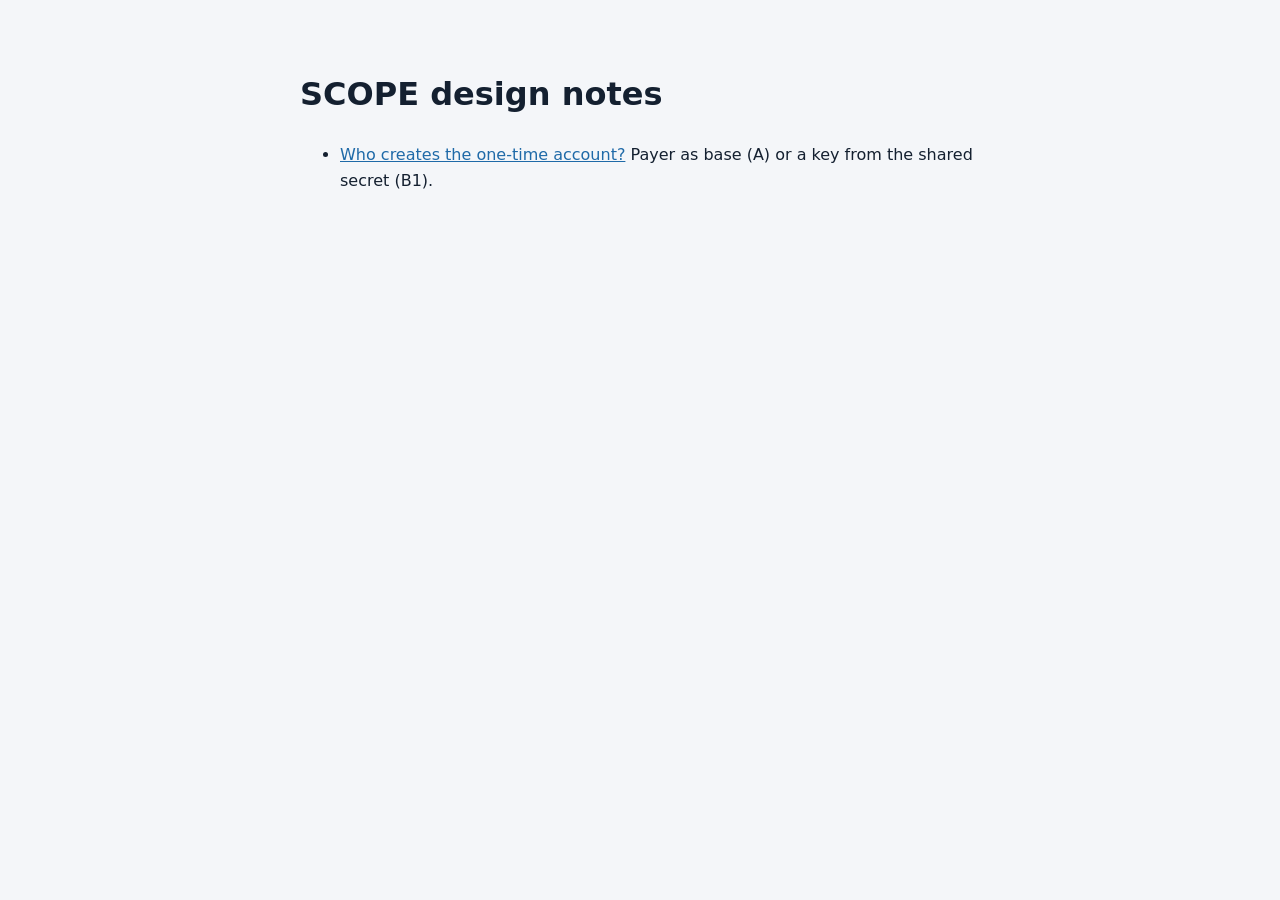
==== index.html @ 1526ac4b "Add A vs B1 comparison page for the one-time token account" ====
<!doctype html>
<html lang="en">
<head>
<meta charset="utf-8">
<meta name="viewport" content="width=device-width, initial-scale=1">
<title>SCOPE design notes</title>
<style>body{margin:0;padding:48px 20px;font:16px/1.6 system-ui,sans-serif;background:#f4f6f9;color:#142030}main{max-width:680px;margin:0 auto}a{color:#1f6aa8}@media (prefers-color-scheme:dark){body{background:#0e141c;color:#e2e8f0}a{color:#6fb2ec}}</style>
</head>
<body>
<main>
<h1>SCOPE design notes</h1>
<ul>
<li><a href="payer-base-or-shared-key.html">Who creates the one-time account?</a> Payer as base (A) or a key from the shared secret (B1).</li>
</ul>
</main>
</body>
</html>
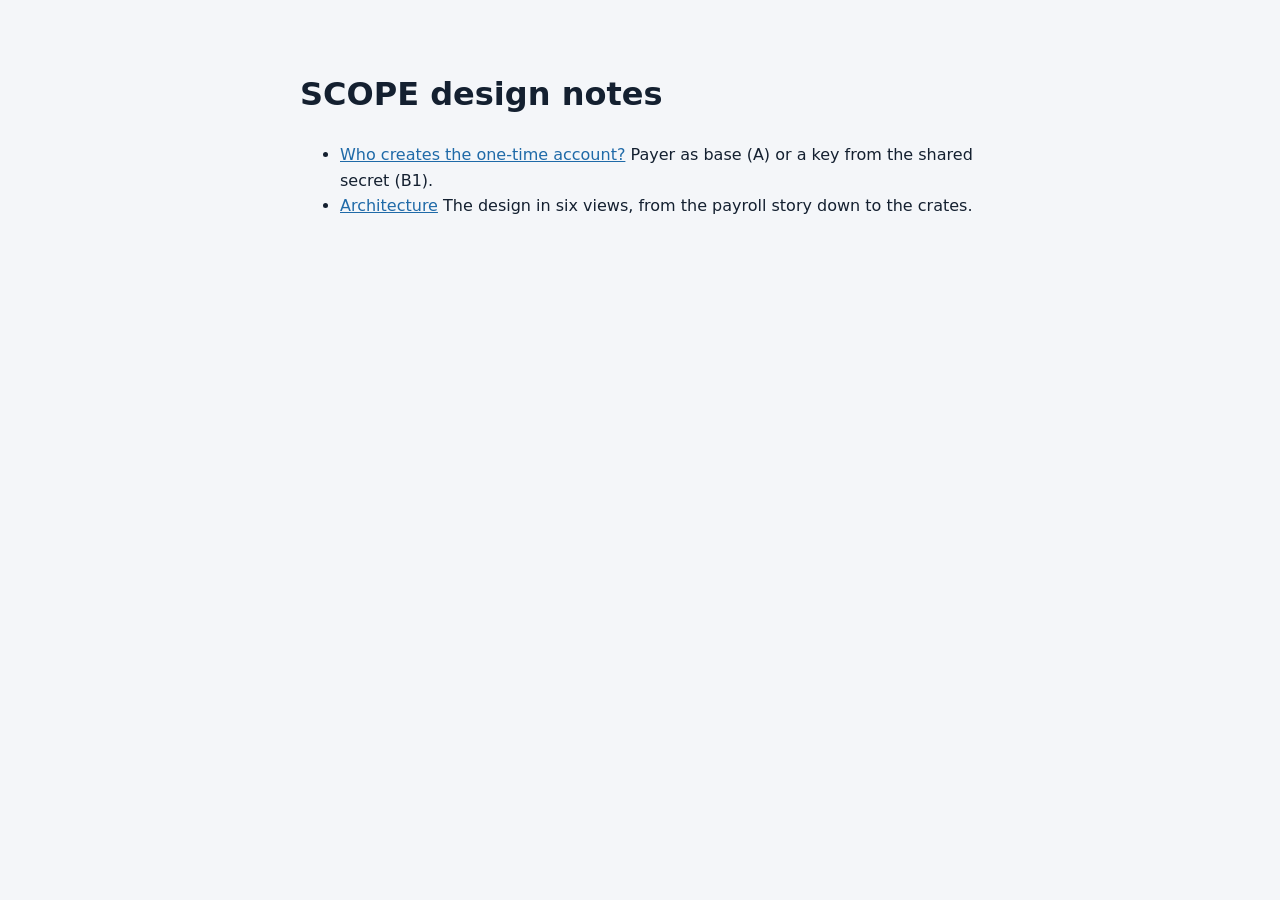
==== commit bfefd159: "Add the architecture page: six views from payroll down to the crates" ====
--- a/index.html
+++ b/index.html
@@ -11,6 +11,7 @@
 <h1>SCOPE design notes</h1>
 <ul>
 <li><a href="payer-base-or-shared-key.html">Who creates the one-time account?</a> Payer as base (A) or a key from the shared secret (B1).</li>
+<li><a href="architecture.html">Architecture</a> The design in six views, from the payroll story down to the crates.</li>
 </ul>
 </main>
 </body>
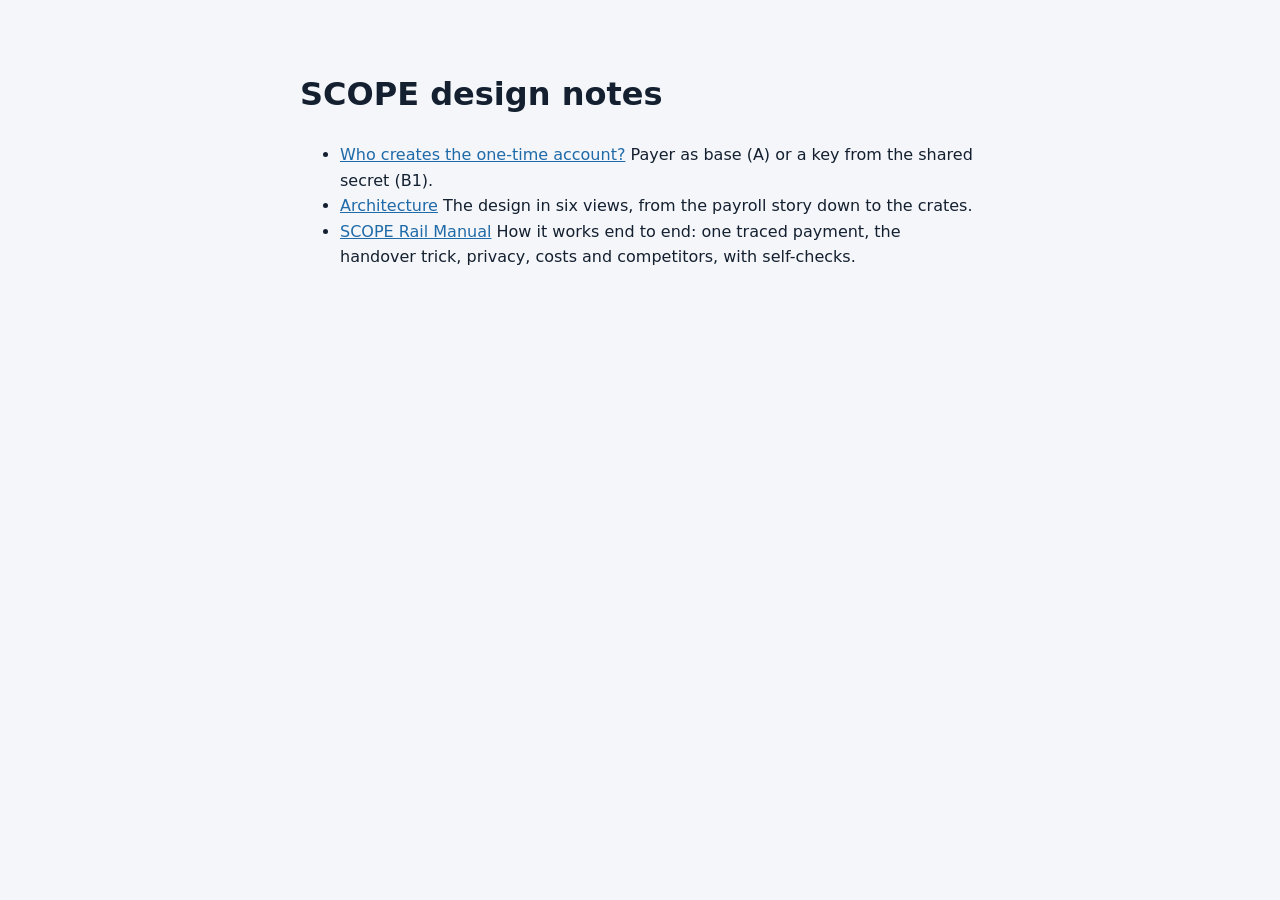
==== commit 80c062f4: "Add the SCOPE Rail Manual page" ====
--- a/index.html
+++ b/index.html
@@ -12,6 +12,7 @@
 <ul>
 <li><a href="payer-base-or-shared-key.html">Who creates the one-time account?</a> Payer as base (A) or a key from the shared secret (B1).</li>
 <li><a href="architecture.html">Architecture</a> The design in six views, from the payroll story down to the crates.</li>
+<li><a href="manual/">SCOPE Rail Manual</a> How it works end to end: one traced payment, the handover trick, privacy, costs and competitors, with self-checks.</li>
 </ul>
 </main>
 </body>
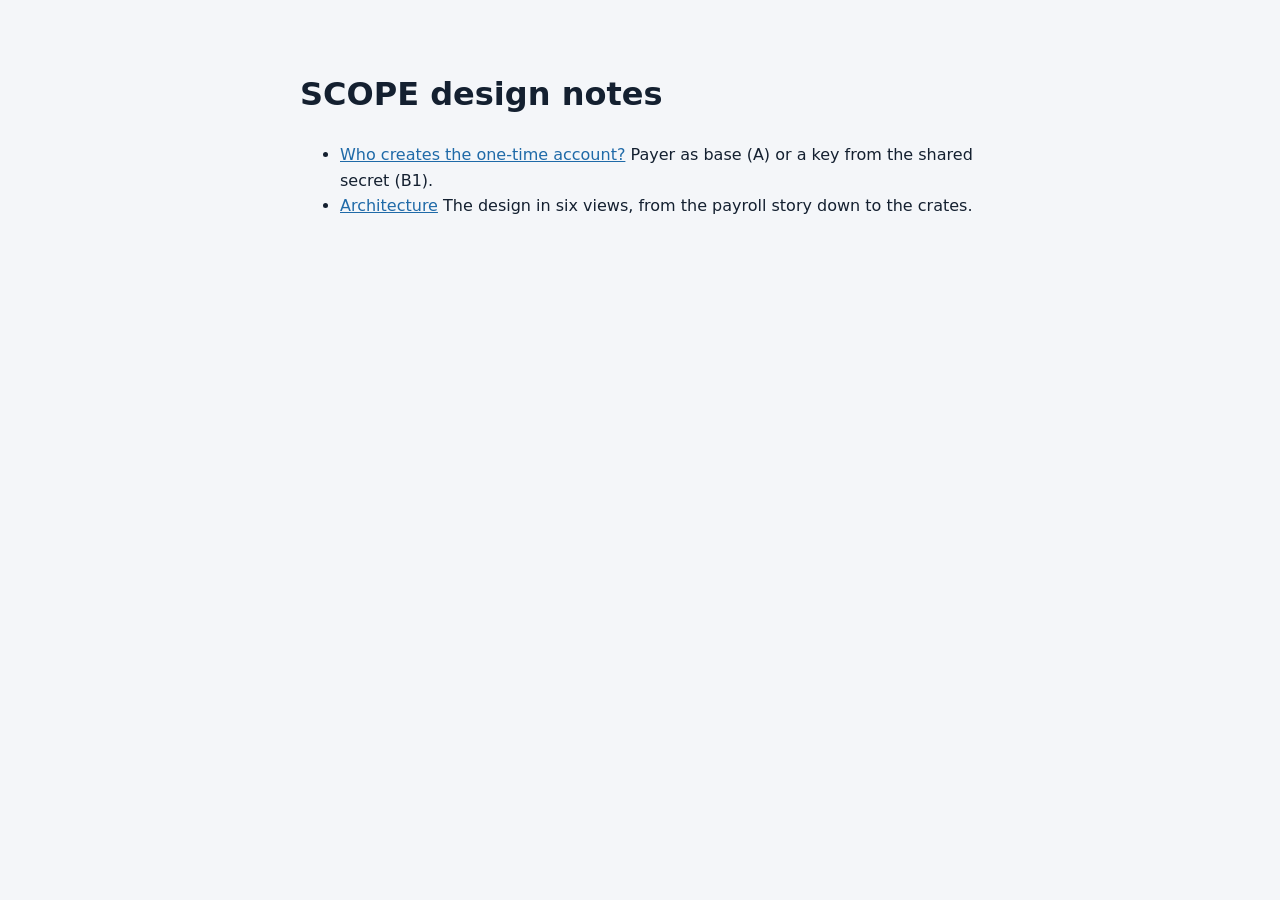
==== commit 9d9079d6: "Revert "Add the SCOPE Rail Manual page" This reverts commit 80c062f4a8fc95dc37616419e819e7a09c77e415" ====
--- a/index.html
+++ b/index.html
@@ -12,7 +12,6 @@
 <ul>
 <li><a href="payer-base-or-shared-key.html">Who creates the one-time account?</a> Payer as base (A) or a key from the shared secret (B1).</li>
 <li><a href="architecture.html">Architecture</a> The design in six views, from the payroll story down to the crates.</li>
-<li><a href="manual/">SCOPE Rail Manual</a> How it works end to end: one traced payment, the handover trick, privacy, costs and competitors, with self-checks.</li>
 </ul>
 </main>
 </body>
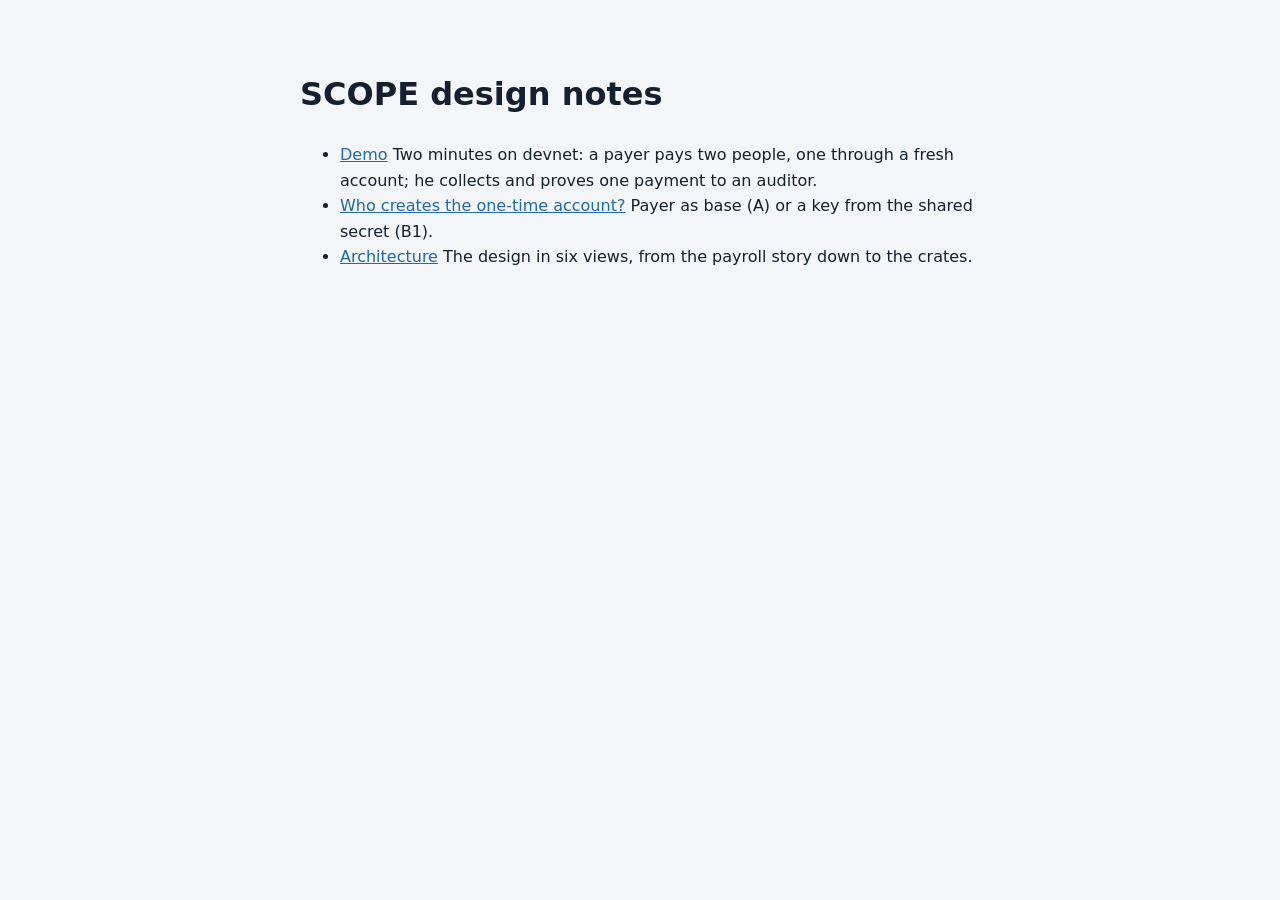
==== commit 24d9a4f0: "Add the devnet demo video page" ====
--- a/index.html
+++ b/index.html
@@ -10,6 +10,7 @@
 <main>
 <h1>SCOPE design notes</h1>
 <ul>
+<li><a href="demo/">Demo</a> Two minutes on devnet: a payer pays two people, one through a fresh account; he collects and proves one payment to an auditor.</li>
 <li><a href="payer-base-or-shared-key.html">Who creates the one-time account?</a> Payer as base (A) or a key from the shared secret (B1).</li>
 <li><a href="architecture.html">Architecture</a> The design in six views, from the payroll story down to the crates.</li>
 </ul>
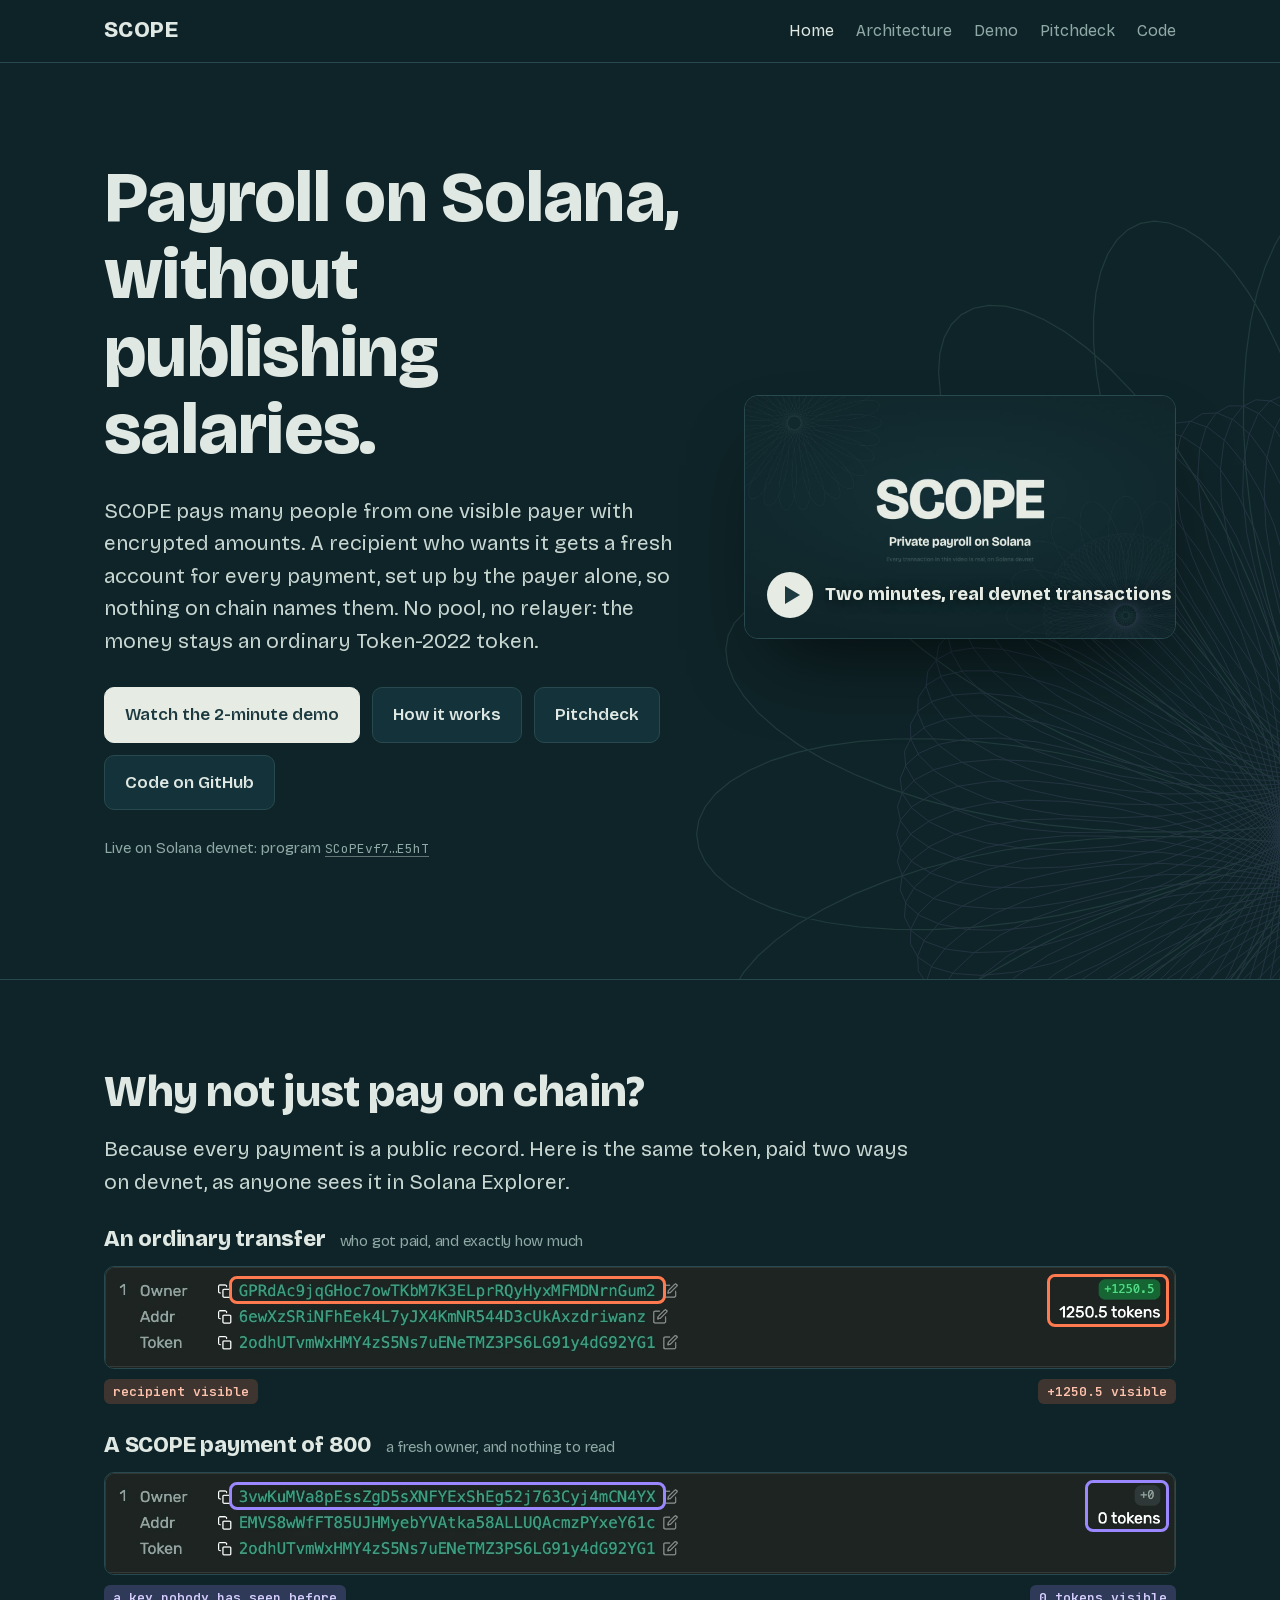
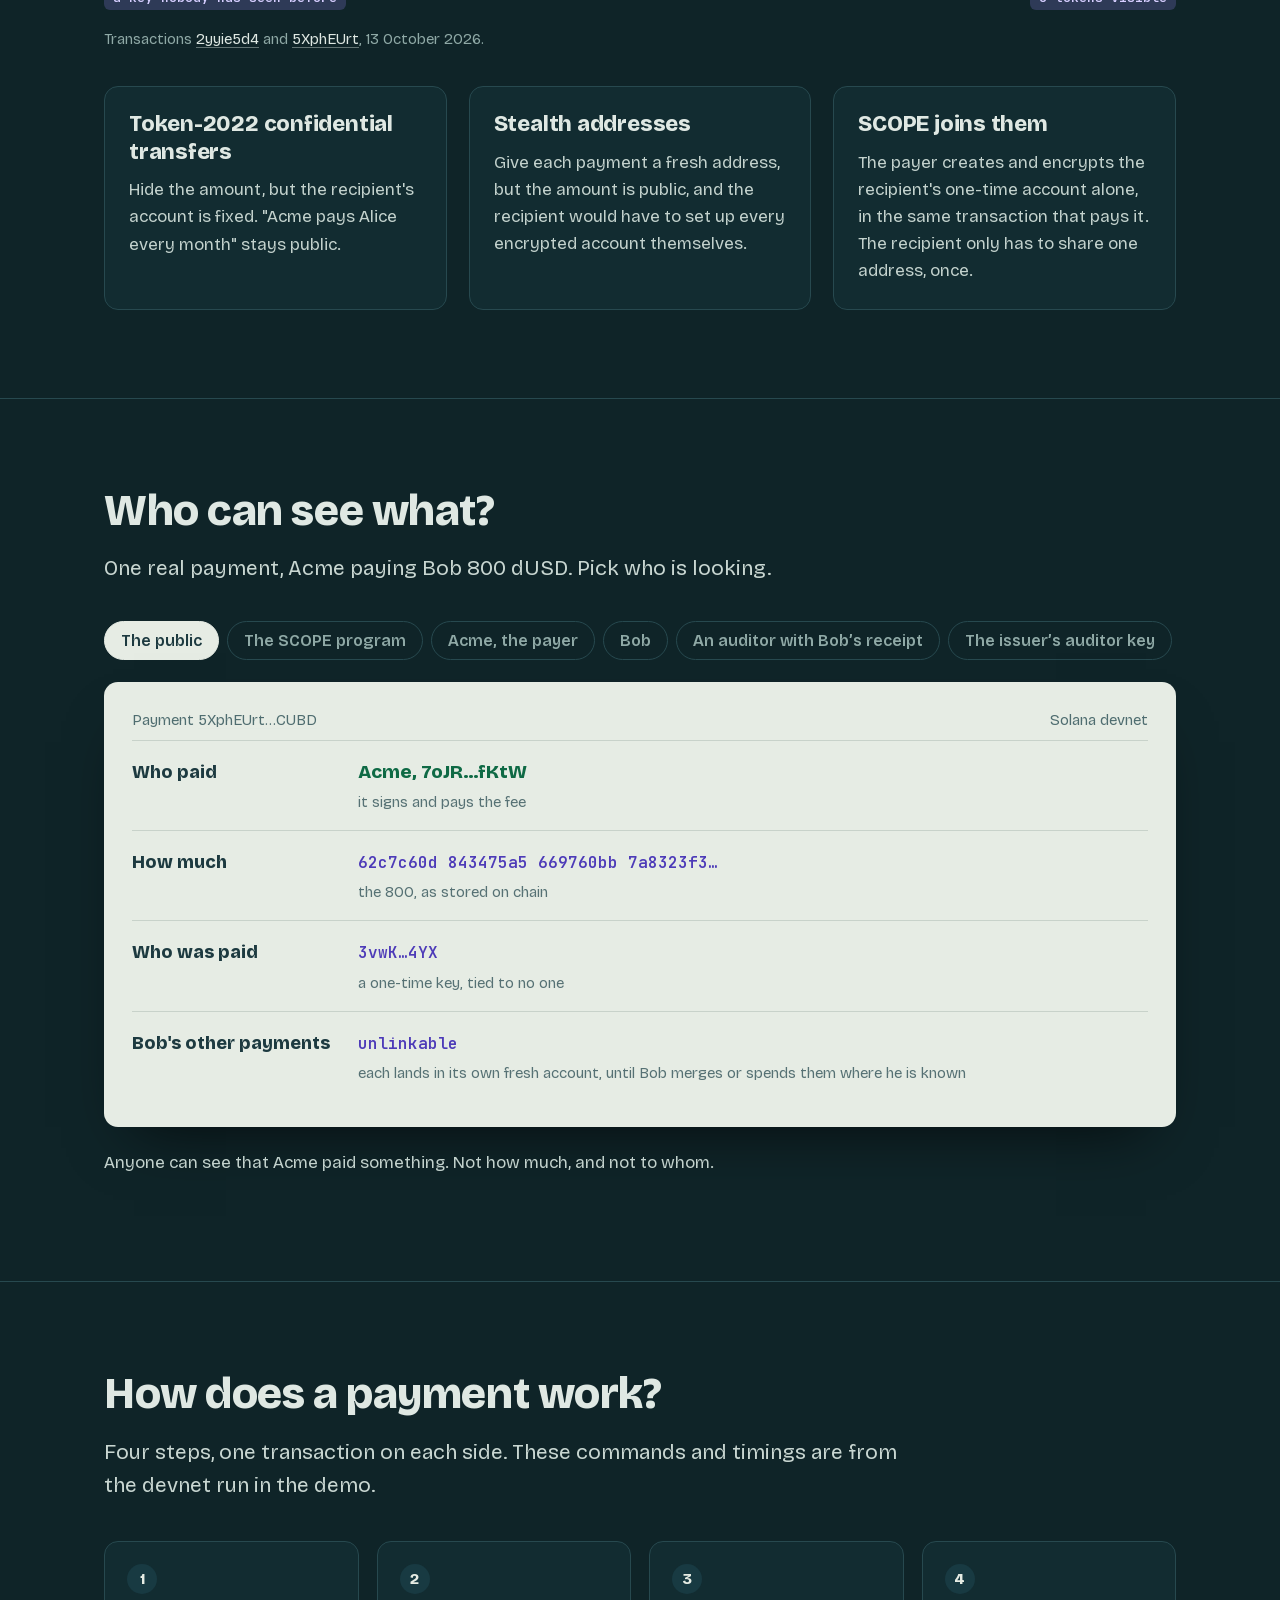
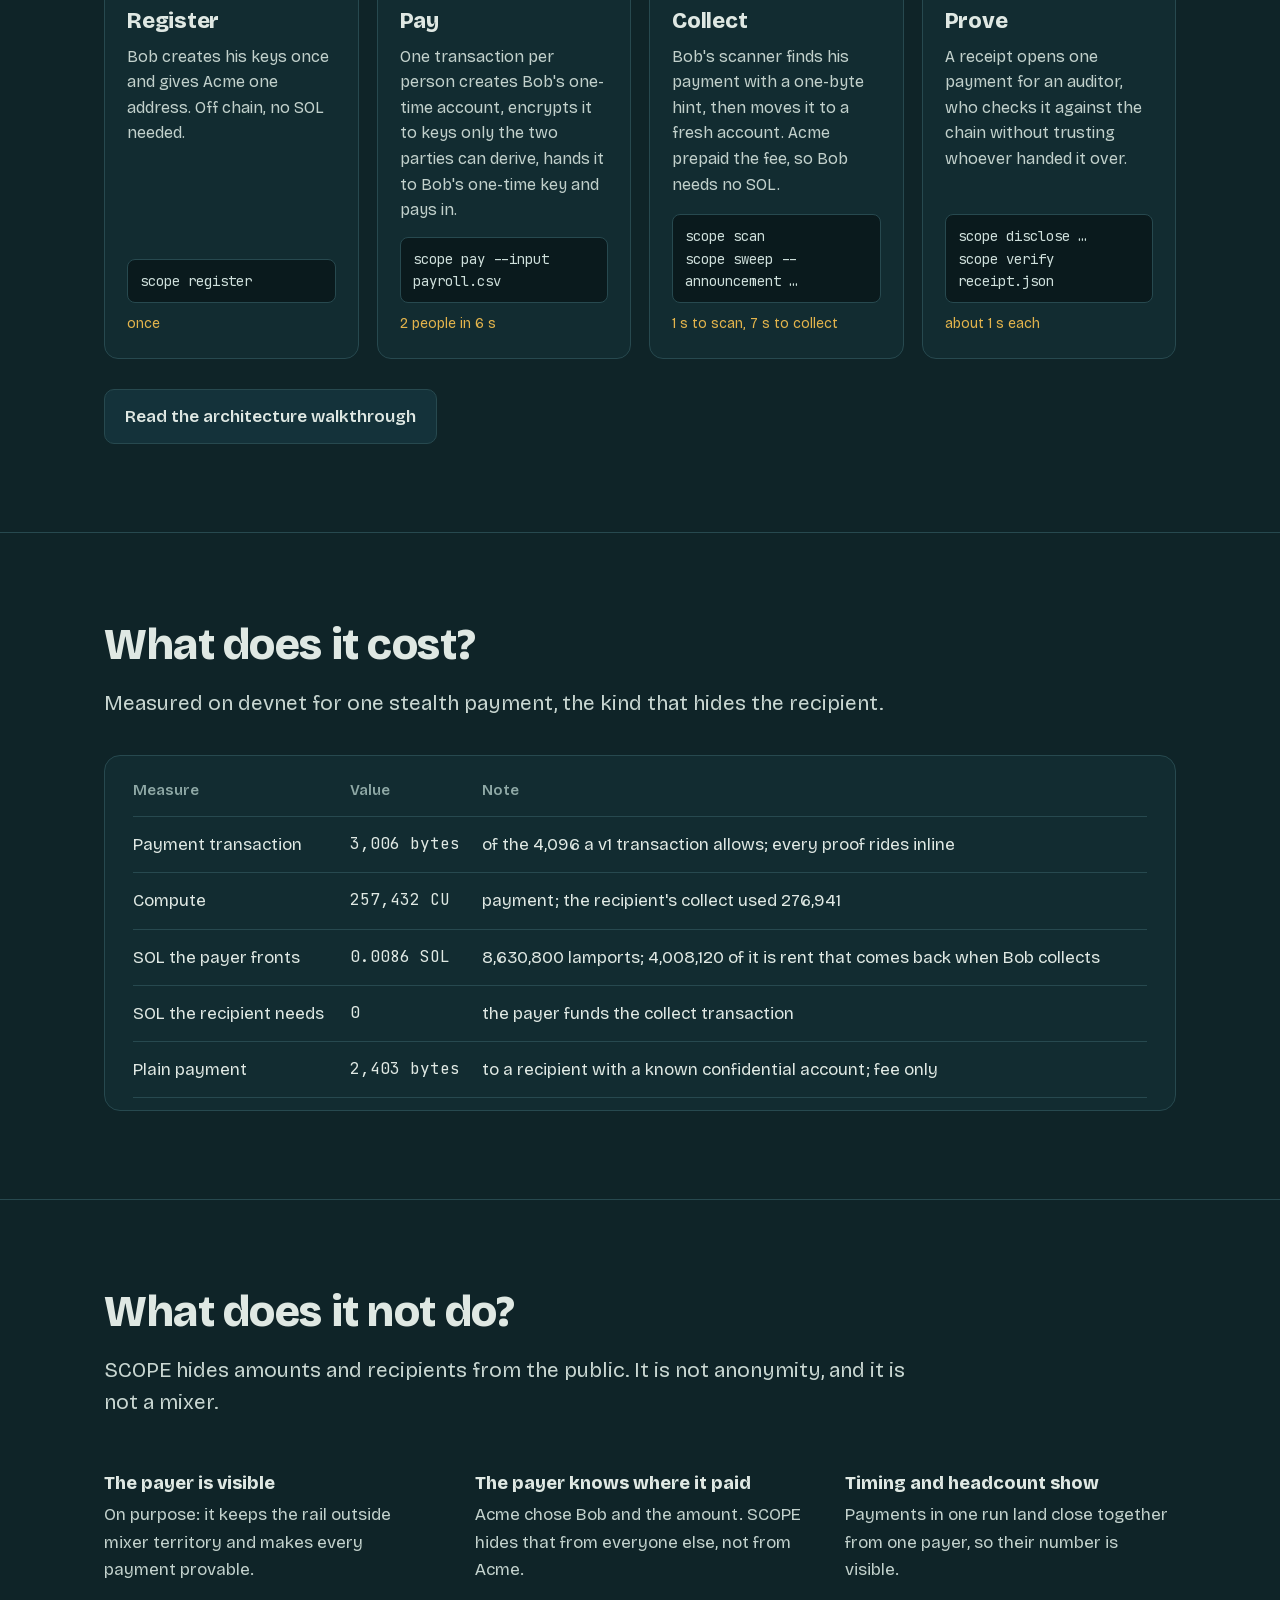
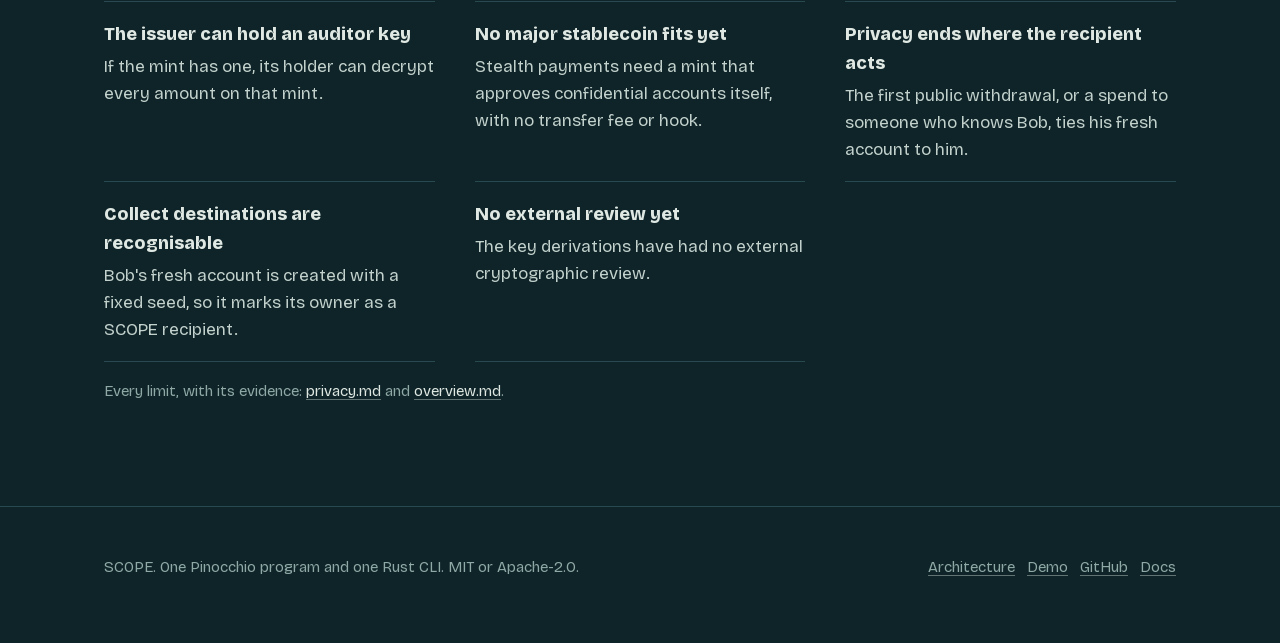
==== commit 02ab176b: "feat: add SCOPE pitchdeck - Add the Turbin3 pitchdeck PDF for direct viewing. - Preserve the existin" ====
--- a/index.html
+++ b/index.html
@@ -2,18 +2,275 @@
 <html lang="en">
 <head>
 <meta charset="utf-8">
-<meta name="viewport" content="width=device-width, initial-scale=1">
-<title>SCOPE design notes</title>
-<style>body{margin:0;padding:48px 20px;font:16px/1.6 system-ui,sans-serif;background:#f4f6f9;color:#142030}main{max-width:680px;margin:0 auto}a{color:#1f6aa8}@media (prefers-color-scheme:dark){body{background:#0e141c;color:#e2e8f0}a{color:#6fb2ec}}</style>
+<meta name="viewport" content="width=device-width, initial-scale=1, viewport-fit=cover">
+<title>SCOPE: private payroll on Solana</title>
+<meta name="description" content="Pay many people on Solana with encrypted amounts and a fresh account per payment that names no one. No pool, no relayer, an ordinary Token-2022 token.">
+<meta property="og:title" content="SCOPE: private payroll on Solana">
+<meta property="og:description" content="Encrypted amounts, a fresh account per payment, a visible payer. Live on devnet.">
+<meta property="og:image" content="https://scope-protocol.github.io/demo/poster.jpg">
+<link rel="stylesheet" href="assets/site.css">
+<style>
+.hero { position: relative; overflow: hidden; padding-block: 96px 104px; }
+.hero svg.bg { position: absolute; inset: 0; width: 100%; height: 100%; opacity: .12; pointer-events: none; }
+.hero .wrap { position: relative; display: grid; grid-template-columns: 1.15fr .85fr; gap: 56px; align-items: center; }
+.hero h1 { font-size: clamp(42px, 5.6vw, 72px); }
+.hero .lead { margin-top: 26px; }
+.status { margin-top: 26px; font-size: 15px; color: var(--muted); }
+.status a { color: var(--muted); }
+.poster { position: relative; display: block; border-radius: 14px; overflow: hidden; border: 1px solid var(--line); box-shadow: 0 40px 80px -30px rgba(0,0,0,.7); }
+.poster img { display: block; width: 100%; height: auto; aspect-ratio: 16 / 9; object-fit: cover; }
+.poster .play { position: absolute; left: 22px; bottom: 20px; display: flex; align-items: center; gap: 12px; font-weight: 700; color: var(--paper); text-shadow: 0 2px 12px rgba(0,0,0,.6); }
+.poster .play i { width: 46px; height: 46px; border-radius: 50%; background: var(--paper); position: relative; flex: none; }
+.poster .play i::after { content: ""; position: absolute; left: 18px; top: 14px; border-left: 15px solid var(--paper-ink); border-top: 9px solid transparent; border-bottom: 9px solid transparent; }
+@media (max-width: 880px) { .hero .wrap { grid-template-columns: 1fr; } }
+
+.shot { margin-top: 28px; }
+.shot h3 { margin-bottom: 12px; display: flex; flex-wrap: wrap; align-items: baseline; gap: 6px 14px; }
+.shot h3 small { font: 400 15px var(--sans); color: var(--muted); }
+.shot .frame { position: relative; border-radius: 10px; overflow: hidden; border: 1px solid var(--line); }
+.shot .frame img { display: block; width: 100%; }
+@media (max-width: 760px) { .shot .frame { min-width: 720px; } .poster .play { font-size: 14px; left: 14px; bottom: 12px; } .poster .play i { width: 36px; height: 36px; } .poster .play i::after { left: 14px; top: 10px; border-left-width: 12px; border-top-width: 8px; border-bottom-width: 8px; } }
+.hl { position: absolute; border: 3px solid var(--expose); border-radius: 8px; }
+.hl.enc { border-color: var(--foil); }
+.notes { display: flex; justify-content: space-between; flex-wrap: wrap; gap: 8px; margin-top: 10px; }
+
+.lens { display: grid; grid-template-columns: 1fr; gap: 22px; margin-top: 36px; }
+.payment { background: var(--paper); color: var(--paper-ink); border-radius: 14px; padding: 26px 28px; box-shadow: 0 30px 60px -30px rgba(0,0,0,.7); }
+.payment .head { display: flex; justify-content: space-between; flex-wrap: wrap; gap: 8px; font-size: 15px; color: #4f6d70; margin-bottom: 8px; }
+.payment .head a { color: #4f6d70; }
+.field { display: grid; grid-template-columns: 210px 1fr; gap: 16px; padding: 16px 0; border-top: 1px solid #c8d2ca; align-items: baseline; }
+.field .k { font-weight: 700; }
+.field .v { font-size: 19px; transition: opacity .25s; }
+.field .v .why { display: block; font-size: 15px; color: #567174; margin-top: 3px; }
+.v.open b { color: #0f6a45; }
+.v.shut b { color: #4d3bb8; font-family: var(--mono); font-weight: 600; font-size: 16px; word-break: break-all; }
+.v.na b { color: #7a8c8b; font-weight: 600; }
+.lens-note { color: #c2d1cc; font-size: 17px; max-width: 70ch; }
+@media (max-width: 640px) { .field { grid-template-columns: 1fr; gap: 4px; } }
+
+ol.steps { list-style: none; padding: 0; margin: 40px 0 0; display: grid; grid-template-columns: repeat(4, 1fr); gap: 18px; counter-reset: s; }
+ol.steps li { counter-increment: s; background: var(--ink-2); border: 1px solid var(--line); border-radius: 14px; padding: 22px; display: flex; flex-direction: column; }
+ol.steps li::before { content: counter(s); font: 800 15px var(--sans); width: 30px; height: 30px; border-radius: 50%; display: grid; place-items: center; background: var(--panel-2); color: var(--paper); margin-bottom: 14px; }
+ol.steps h3 { margin-bottom: 8px; }
+ol.steps p { font-size: 16px; color: #c2d1cc; margin: 0 0 14px; }
+ol.steps code { display: block; margin-top: auto; background: #0a1a1d; border: 1px solid var(--line); border-radius: 8px; padding: 10px 12px; font-size: 14px; color: #cfe0dc; white-space: pre-wrap; }
+ol.steps .t { font-size: 14px; color: var(--gold); margin-top: 10px; }
+@media (max-width: 980px) { ol.steps { grid-template-columns: repeat(2, 1fr); } }
+@media (max-width: 560px) { ol.steps { grid-template-columns: 1fr; } }
+
+ul.limits { list-style: none; padding: 0; margin: 32px 0 0; display: grid; grid-template-columns: repeat(auto-fit, minmax(300px, 1fr)); gap: 0 40px; }
+ul.limits li { padding: 18px 0; border-bottom: 1px solid var(--line); font-size: 17px; color: #c2d1cc; }
+ul.limits li b { color: var(--text); display: block; margin-bottom: 4px; font-size: 18px; }
+</style>
 </head>
 <body>
+<header class="top">
+  <div class="wrap">
+    <a class="brand" href="./">SCOPE</a>
+    <nav>
+      <a href="./" aria-current="page">Home</a>
+      <a href="architecture.html">Architecture</a>
+      <a href="demo/">Demo</a>
+      <a href="pitchdeck/SCOPE-Turbin3-Pitchdeck-v2.pdf">Pitchdeck</a>
+      <a class="wide" href="https://github.com/scope-protocol/scope">Code</a>
+    </nav>
+  </div>
+</header>
+
 <main>
-<h1>SCOPE design notes</h1>
-<ul>
-<li><a href="demo/">Demo</a> Two minutes on devnet: a payer pays two people, one through a fresh account; he collects and proves one payment to an auditor.</li>
-<li><a href="payer-base-or-shared-key.html">Who creates the one-time account?</a> Payer as base (A) or a key from the shared secret (B1).</li>
-<li><a href="architecture.html">Architecture</a> The design in six views, from the payroll story down to the crates.</li>
-</ul>
+<section class="hero">
+  <svg class="bg" id="guilloche" viewBox="0 0 1440 760" preserveAspectRatio="xMidYMid slice" aria-hidden="true"></svg>
+  <div class="wrap">
+    <div>
+      <h1>Payroll on Solana, without publishing salaries.</h1>
+      <p class="lead">SCOPE pays many people from one visible payer with encrypted amounts. A recipient who wants it gets a fresh account for every payment, set up by the payer alone, so nothing on chain names them. No pool, no relayer: the money stays an ordinary Token-2022 token.</p>
+      <div class="actions">
+        <a class="btn primary" href="demo/">Watch the 2-minute demo</a>
+        <a class="btn" href="architecture.html">How it works</a>
+        <a class="btn" href="pitchdeck/SCOPE-Turbin3-Pitchdeck-v2.pdf">Pitchdeck</a>
+        <a class="btn" href="https://github.com/scope-protocol/scope">Code on GitHub</a>
+      </div>
+      <p class="status">Live on Solana devnet: program <a href="https://explorer.solana.com/address/SCoPEvf7cwXjgzEQqqrJXN4gwU6TT81v1LC8vCZE5hT?cluster=devnet"><code>SCoPEvf7…E5hT</code></a></p>
+    </div>
+    <a class="poster" href="demo/" aria-label="Watch the demo video">
+      <img src="demo/poster.jpg" alt="Title frame of the SCOPE demo video" width="1280" height="720">
+      <span class="play"><i></i>Two minutes, real devnet transactions</span>
+    </a>
+  </div>
+</section>
+
+<section class="block" id="problem">
+  <div class="wrap">
+    <h2>Why not just pay on chain?</h2>
+    <p class="lead">Because every payment is a public record. Here is the same token, paid two ways on devnet, as anyone sees it in Solana Explorer.</p>
+    <div class="shot">
+      <h3>An ordinary transfer <small>who got paid, and exactly how much</small></h3>
+      <div class="scroll"><div class="frame">
+        <img src="assets/img/public-row.webp" alt="Explorer token row: owner GPRd…um2 received +1250.5 tokens" width="1904" height="180">
+        <span class="hl" style="left:11.6%;top:9%;width:40.8%;height:28%"></span>
+        <span class="hl" style="left:88%;top:7%;width:11.4%;height:52%"></span>
+      </div>
+      </div><div class="notes"><span class="chip c-pub">recipient visible</span><span class="chip c-pub">+1250.5 visible</span></div>
+    </div>
+    <div class="shot">
+      <h3>A SCOPE payment of 800 <small>a fresh owner, and nothing to read</small></h3>
+      <div class="scroll"><div class="frame">
+        <img src="assets/img/bob-row.webp" alt="Explorer token row: owner 3vwK…4YX, +0, 0 tokens" width="1904" height="180">
+        <span class="hl enc" style="left:11.6%;top:9%;width:40.8%;height:28%"></span>
+        <span class="hl enc" style="left:91.6%;top:7%;width:7.8%;height:52%"></span>
+      </div>
+      </div><div class="notes"><span class="chip c-enc">a key nobody has seen before</span><span class="chip c-enc">0 tokens visible</span></div>
+    </div>
+    <p class="caption">Transactions <a href="https://explorer.solana.com/tx/2yyie5d4QZ94tTACfnY13VmgAJRi3oFReCNoMTXgcmgZsG1ckd3EUqWK3BkDZ4QAeY3xx2hXLeTbZVcafESiJwZP?cluster=devnet">2yyie5d4</a> and <a href="https://explorer.solana.com/tx/5XphEUrtpNUAbrEubbu7mXLWXNxYpWjFNoMAq3YvxiF9xmq5xCvG5w4iaksE3wTgCpwJmmwjcy935TihLPmkCUBD?cluster=devnet">5XphEUrt</a>, 13 October 2026.</p>
+    <div class="cols">
+      <div class="card"><h3>Token-2022 confidential transfers</h3><p>Hide the amount, but the recipient's account is fixed. "Acme pays Alice every month" stays public.</p></div>
+      <div class="card"><h3>Stealth addresses</h3><p>Give each payment a fresh address, but the amount is public, and the recipient would have to set up every encrypted account themselves.</p></div>
+      <div class="card"><h3>SCOPE joins them</h3><p>The payer creates and encrypts the recipient's one-time account alone, in the same transaction that pays it. The recipient only has to share one address, once.</p></div>
+    </div>
+  </div>
+</section>
+
+<section class="block" id="who-sees-what">
+  <div class="wrap">
+    <h2>Who can see what?</h2>
+    <p class="lead">One real payment, Acme paying Bob 800 dUSD. Pick who is looking.</p>
+    <div class="lens">
+      <div class="tabs" role="tablist" aria-label="Viewer" id="viewers"></div>
+      <div class="payment" role="tabpanel" id="lens-panel" aria-live="polite">
+        <div class="head"><span>Payment <a href="https://explorer.solana.com/tx/5XphEUrtpNUAbrEubbu7mXLWXNxYpWjFNoMAq3YvxiF9xmq5xCvG5w4iaksE3wTgCpwJmmwjcy935TihLPmkCUBD?cluster=devnet">5XphEUrt…CUBD</a></span><span>Solana devnet</span></div>
+        <div class="field"><span class="k">Who paid</span><span class="v" id="f-payer"></span></div>
+        <div class="field"><span class="k">How much</span><span class="v" id="f-amount"></span></div>
+        <div class="field"><span class="k">Who was paid</span><span class="v" id="f-to"></span></div>
+        <div class="field"><span class="k">Bob's other payments</span><span class="v" id="f-other"></span></div>
+      </div>
+      <p class="lens-note" id="lens-note"></p>
+    </div>
+  </div>
+</section>
+
+<section class="block" id="how">
+  <div class="wrap">
+    <h2>How does a payment work?</h2>
+    <p class="lead">Four steps, one transaction on each side. These commands and timings are from the devnet run in the demo.</p>
+    <ol class="steps">
+      <li><h3>Register</h3><p>Bob creates his keys once and gives Acme one address. Off chain, no SOL needed.</p><code>scope register</code><span class="t">once</span></li>
+      <li><h3>Pay</h3><p>One transaction per person creates Bob's one-time account, encrypts it to keys only the two parties can derive, hands it to Bob's one-time key and pays in.</p><code>scope pay --input payroll.csv</code><span class="t">2 people in 6 s</span></li>
+      <li><h3>Collect</h3><p>Bob's scanner finds his payment with a one-byte hint, then moves it to a fresh account. Acme prepaid the fee, so Bob needs no SOL.</p><code>scope scan
+scope sweep --announcement …</code><span class="t">1 s to scan, 7 s to collect</span></li>
+      <li><h3>Prove</h3><p>A receipt opens one payment for an auditor, who checks it against the chain without trusting whoever handed it over.</p><code>scope disclose …
+scope verify receipt.json</code><span class="t">about 1 s each</span></li>
+    </ol>
+    <div class="actions"><a class="btn" href="architecture.html">Read the architecture walkthrough</a></div>
+  </div>
+</section>
+
+<section class="block" id="numbers">
+  <div class="wrap">
+    <h2>What does it cost?</h2>
+    <p class="lead">Measured on devnet for one stealth payment, the kind that hides the recipient.</p>
+    <div class="fig scroll" style="padding:8px 28px 12px">
+      <table class="spec">
+        <thead><tr><th>Measure</th><th>Value</th><th>Note</th></tr></thead>
+        <tbody>
+          <tr><td>Payment transaction</td><td class="num">3,006 bytes</td><td>of the 4,096 a v1 transaction allows; every proof rides inline</td></tr>
+          <tr><td>Compute</td><td class="num">257,432 CU</td><td>payment; the recipient's collect used 276,941</td></tr>
+          <tr><td>SOL the payer fronts</td><td class="num">0.0086 SOL</td><td>8,630,800 lamports; 4,008,120 of it is rent that comes back when Bob collects</td></tr>
+          <tr><td>SOL the recipient needs</td><td class="num">0</td><td>the payer funds the collect transaction</td></tr>
+          <tr><td>Plain payment</td><td class="num">2,403 bytes</td><td>to a recipient with a known confidential account; fee only</td></tr>
+        </tbody>
+      </table>
+    </div>
+  </div>
+</section>
+
+<section class="block" id="limits">
+  <div class="wrap">
+    <h2>What does it not do?</h2>
+    <p class="lead">SCOPE hides amounts and recipients from the public. It is not anonymity, and it is not a mixer.</p>
+    <ul class="limits">
+      <li><b>The payer is visible</b>On purpose: it keeps the rail outside mixer territory and makes every payment provable.</li>
+      <li><b>The payer knows where it paid</b>Acme chose Bob and the amount. SCOPE hides that from everyone else, not from Acme.</li>
+      <li><b>Timing and headcount show</b>Payments in one run land close together from one payer, so their number is visible.</li>
+      <li><b>The issuer can hold an auditor key</b>If the mint has one, its holder can decrypt every amount on that mint.</li>
+      <li><b>No major stablecoin fits yet</b>Stealth payments need a mint that approves confidential accounts itself, with no transfer fee or hook.</li>
+      <li><b>Privacy ends where the recipient acts</b>The first public withdrawal, or a spend to someone who knows Bob, ties his fresh account to him.</li>
+      <li><b>Collect destinations are recognisable</b>Bob's fresh account is created with a fixed seed, so it marks its owner as a SCOPE recipient.</li>
+      <li><b>No external review yet</b>The key derivations have had no external cryptographic review.</li>
+    </ul>
+    <p class="caption">Every limit, with its evidence: <a href="https://github.com/scope-protocol/scope/blob/main/docs/privacy.md">privacy.md</a> and <a href="https://github.com/scope-protocol/scope/blob/main/docs/overview.md">overview.md</a>.</p>
+  </div>
+</section>
 </main>
+
+<footer class="site">
+  <div class="wrap">
+    <span>SCOPE. One Pinocchio program and one Rust CLI. MIT or Apache-2.0.</span>
+    <span><a href="architecture.html">Architecture</a> &nbsp; <a href="demo/">Demo</a> &nbsp; <a href="https://github.com/scope-protocol/scope">GitHub</a> &nbsp; <a href="https://github.com/scope-protocol/scope/tree/main/docs">Docs</a></span>
+  </div>
+</footer>
+
+<script>
+(() => {
+  // Security-print backdrop: layered hypotrochoids
+  const svg = document.getElementById('guilloche');
+  const curve = (cx, cy, R, r, d, turns, col, w) => {
+    let p = '';
+    for (let i = 0; i <= 2400; i++) {
+      const t = i / 2400 * Math.PI * 2 * turns;
+      const x = cx + (R - r) * Math.cos(t) + d * Math.cos((R - r) / r * t);
+      const y = cy + (R - r) * Math.sin(t) - d * Math.sin((R - r) / r * t);
+      p += (i ? 'L' : 'M') + x.toFixed(1) + ' ' + y.toFixed(1);
+    }
+    return `<path d="${p}" fill="none" stroke="${col}" stroke-width="${w}"/>`;
+  };
+  svg.innerHTML = curve(1300, 640, 420, 147, 260, 21, '#9fd8cc', 1) + curve(1300, 640, 300, 93, 160, 31, '#b9a8ff', .8);
+
+  const O = (b, why) => ({ c: 'open', b, why }), S = (b, why) => ({ c: 'shut', b, why }), N = (b, why) => ({ c: 'na', b, why });
+  const views = [
+    { id: 'public', label: 'The public',
+      f: [O('Acme, 7oJR…fKtW', 'it signs and pays the fee'), S('62c7c60d 843475a5 669760bb 7a8323f3…', 'the 800, as stored on chain'), S('3vwK…4YX', 'a one-time key, tied to no one'), S('unlinkable', 'each lands in its own fresh account, until Bob merges or spends them where he is known')],
+      note: 'Anyone can see that Acme paid something. Not how much, and not to whom.' },
+    { id: 'program', label: 'The SCOPE program',
+      f: [O('Acme', 'stored so the rent can only go back to it'), N('never sees it', 'it is never in the funds path'), N('only the one-time account', 'it stores R, a 1-byte hint and the payer; not who is behind it'), N('nothing', '68 bytes per payment, nothing else')],
+      note: 'The program writes a 68-byte notice and checks the one-time account is set up right. Token-2022 moves the money.' },
+    { id: 'acme', label: 'Acme, the payer',
+      f: [O('Acme'), O('800 dUSD', 'it chose the amount'), O('Bob', 'it chose him, and sees where he collects'), S('hidden', 'Acme cannot see what anyone else pays Bob')],
+      note: 'SCOPE hides the recipient from the public, not from the payer. Acme still cannot move the money once it is paid.' },
+    { id: 'bob', label: 'Bob',
+      f: [O('Acme'), O('800 dUSD', 'decrypted on his laptop'), O('himself', 'his scanner recognised the payment'), O('his own')],
+      note: 'Bob finds the payment with his scan key and is the only one who can spend it.' },
+    { id: 'auditor', label: 'An auditor with Bob’s receipt',
+      f: [O('Acme'), O('800 dUSD', 'checked against the chain'), O('Bob', 'he presented the receipt'), S('hidden', 'the receipt opens this one account only')],
+      note: 'A receipt is selective disclosure: one payment, verified on chain, nothing about Bob’s other income.' },
+    { id: 'issuer', label: 'The issuer’s auditor key',
+      f: [O('Acme'), O('800 dUSD', 'and every other amount on the mint'), S('3vwK…4YX', 'amounts, not identities'), S('unlinkable', 'same as the public')],
+      note: 'Only if the mint was created with an auditor key. That is a property of the token, not of SCOPE.' },
+  ];
+  const tabs = document.getElementById('viewers');
+  const ids = ['f-payer', 'f-amount', 'f-to', 'f-other'];
+  const show = v => {
+    [...tabs.children].forEach(b => b.setAttribute('aria-selected', String(b.dataset.id === v.id)));
+    v.f.forEach((x, i) => {
+      const el = document.getElementById(ids[i]);
+      el.className = 'v ' + x.c;
+      el.innerHTML = '<b>' + x.b + '</b>' + (x.why ? '<span class="why">' + x.why + '</span>' : '');
+    });
+    document.getElementById('lens-note').textContent = v.note;
+  };
+  views.forEach((v, i) => {
+    const b = document.createElement('button');
+    b.type = 'button'; b.role = 'tab'; b.dataset.id = v.id; b.textContent = v.label;
+    b.addEventListener('click', () => show(v));
+    b.addEventListener('keydown', e => {
+      const d = e.key === 'ArrowRight' ? 1 : e.key === 'ArrowLeft' ? -1 : 0;
+      if (!d) return;
+      const n = views[(i + d + views.length) % views.length];
+      show(n); tabs.children[(i + d + views.length) % views.length].focus();
+    });
+    tabs.appendChild(b);
+  });
+  show(views[0]);
+})();
+</script>
 </body>
 </html>
--- a/assets/site.css
+++ b/assets/site.css
@@ -0,0 +1,104 @@
+@import url(fonts.css);
+
+:root {
+  color-scheme: dark;
+  --ink: #0f2428;
+  --ink-2: #122c31;
+  --panel: #14323a;
+  --panel-2: #183a42;
+  --line: #27494f;
+  --text: #dfe8e3;
+  --paper: #e6ece4;
+  --paper-ink: #1d3a40;
+  --muted: #8fa9a6;
+  --foil: #9b87ff;
+  --foil-ink: #d6ceff;
+  --expose: #ff7a4f;
+  --gold: #e3b44c;
+  --mint: #8fe0b4;
+  --sans: 'Bricolage Grotesque', system-ui, sans-serif;
+  --mono: 'JetBrains Mono', ui-monospace, SFMono-Regular, Menlo, monospace;
+  --wrap: 1120px;
+}
+
+* { box-sizing: border-box; }
+html { scroll-behavior: smooth; scroll-padding-top: 80px; }
+@media (prefers-reduced-motion: reduce) { html { scroll-behavior: auto; } *, *::before, *::after { transition: none !important; animation: none !important; } }
+body { margin: 0; background: var(--ink); color: var(--text); font: 400 18px/1.6 var(--sans); -webkit-font-smoothing: antialiased; }
+img, svg { max-width: 100%; }
+img { height: auto; }
+a { color: var(--text); text-decoration-color: color-mix(in srgb, var(--text) 40%, transparent); text-underline-offset: 3px; }
+a:hover { text-decoration-color: currentColor; }
+:focus-visible { outline: 3px solid var(--gold); outline-offset: 3px; border-radius: 4px; }
+code, .mono { font-family: var(--mono); font-size: .86em; }
+p { margin: 0 0 1em; }
+h1, h2, h3 { font-weight: 800; line-height: 1.08; letter-spacing: -.01em; margin: 0; }
+h2 { font-size: clamp(30px, 4vw, 44px); }
+h3 { font-size: 22px; line-height: 1.25; }
+
+.wrap { max-width: var(--wrap); margin: 0 auto; padding-inline: 24px; }
+.lead { font-size: 21px; line-height: 1.55; color: #c8d6d1; max-width: 62ch; }
+.muted { color: var(--muted); }
+.small { font-size: 15px; }
+
+/* header */
+.top { position: sticky; top: 0; z-index: 20; background: color-mix(in srgb, var(--ink) 88%, transparent); backdrop-filter: blur(10px); border-bottom: 1px solid var(--line); padding-top: env(safe-area-inset-top, 0px); }
+.top .wrap { display: flex; align-items: center; gap: 28px; height: 62px; }
+.brand { font-weight: 800; font-size: 22px; letter-spacing: .02em; text-decoration: none; }
+.top nav { display: flex; gap: 22px; margin-left: auto; font-size: 16px; flex-wrap: wrap; }
+.top nav a { text-decoration: none; color: var(--muted); }
+.top nav a:hover, .top nav a[aria-current="page"] { color: var(--text); }
+@media (max-width: 560px) { .top .wrap { gap: 14px; } .top nav { gap: 14px; font-size: 15px; } .top nav .wide { display: none; } }
+
+/* sections */
+section.block { padding-block: 88px; border-top: 1px solid var(--line); }
+section.block > .wrap > h2 + .lead { margin-top: 18px; }
+.eyebrowless { margin-top: 0; }
+
+/* buttons */
+.actions { display: flex; flex-wrap: wrap; gap: 12px; margin-top: 30px; }
+.btn { display: inline-flex; align-items: center; gap: 10px; padding: 13px 20px; border-radius: 10px; border: 1px solid var(--line); text-decoration: none; font-weight: 600; font-size: 17px; background: var(--panel); }
+.btn.primary { background: var(--paper); color: var(--paper-ink); border-color: var(--paper); }
+.btn:hover { border-color: var(--muted); }
+
+/* panels and figures */
+.fig { background: var(--ink-2); border: 1px solid var(--line); border-radius: 16px; padding: 28px; margin-top: 36px; }
+.fig figcaption, .caption { color: var(--muted); font-size: 15px; margin-top: 18px; line-height: 1.5; }
+.scroll { overflow-x: auto; -webkit-overflow-scrolling: touch; }
+.scroll > svg { min-width: 760px; display: block; }
+
+/* semantic chips */
+.chip { display: inline-block; font: 600 13px/1 var(--mono); padding: 6px 9px; border-radius: 6px; white-space: nowrap; }
+.c-enc { background: color-mix(in srgb, var(--foil) 22%, transparent); color: var(--foil-ink); }
+.c-pub { background: color-mix(in srgb, var(--expose) 20%, transparent); color: #ffc3ad; }
+.c-pay { background: color-mix(in srgb, var(--gold) 22%, transparent); color: #f5d68d; }
+.c-rec { background: color-mix(in srgb, var(--mint) 20%, transparent); color: #c5f1d8; }
+.c-sys { background: #24414a; color: #b8cbc8; }
+.legend { display: flex; flex-wrap: wrap; gap: 10px 20px; font-size: 15px; color: var(--muted); margin-top: 18px; }
+.legend span { display: inline-flex; align-items: center; gap: 8px; }
+.legend i { width: 14px; height: 14px; border-radius: 4px; display: inline-block; }
+
+/* grid helpers */
+.cols { display: grid; gap: 22px; grid-template-columns: repeat(auto-fit, minmax(240px, 1fr)); margin-top: 36px; }
+.card { background: var(--ink-2); border: 1px solid var(--line); border-radius: 14px; padding: 24px; }
+.card h3 { margin-bottom: 10px; }
+.card p { color: #c2d1cc; font-size: 17px; margin: 0; }
+
+/* tables */
+table.spec { width: 100%; border-collapse: collapse; font-size: 17px; }
+table.spec th, table.spec td { text-align: left; padding: 14px 16px 14px 0; border-bottom: 1px solid var(--line); vertical-align: top; }
+table.spec th { color: var(--muted); font-weight: 600; font-size: 15px; }
+table.spec td.num { font-family: var(--mono); font-size: 16px; white-space: nowrap; }
+
+/* tabs */
+.tabs { display: flex; flex-wrap: wrap; gap: 8px; }
+.tabs button { font: 600 16px var(--sans); color: var(--muted); background: transparent; border: 1px solid var(--line); border-radius: 999px; padding: 9px 16px; cursor: pointer; }
+.tabs button[aria-selected="true"], .tabs button[aria-pressed="true"] { background: var(--paper); color: var(--paper-ink); border-color: var(--paper); }
+.tabs button:hover { color: var(--text); }
+.tabs button[aria-selected="true"]:hover, .tabs button[aria-pressed="true"]:hover { color: var(--paper-ink); }
+
+/* footer */
+footer.site { border-top: 1px solid var(--line); padding-block: 48px 64px; color: var(--muted); font-size: 15px; }
+footer.site .wrap { display: flex; flex-wrap: wrap; gap: 16px 40px; justify-content: space-between; }
+footer.site a { color: var(--muted); }
+@media (max-width: 760px) { .fig:has(.scroll > svg, .scroll > .states, .scroll > .bytes)::before { content: "Swipe sideways to see the whole picture"; display: block; font-size: 13px; color: var(--muted); margin-bottom: 10px; } }
